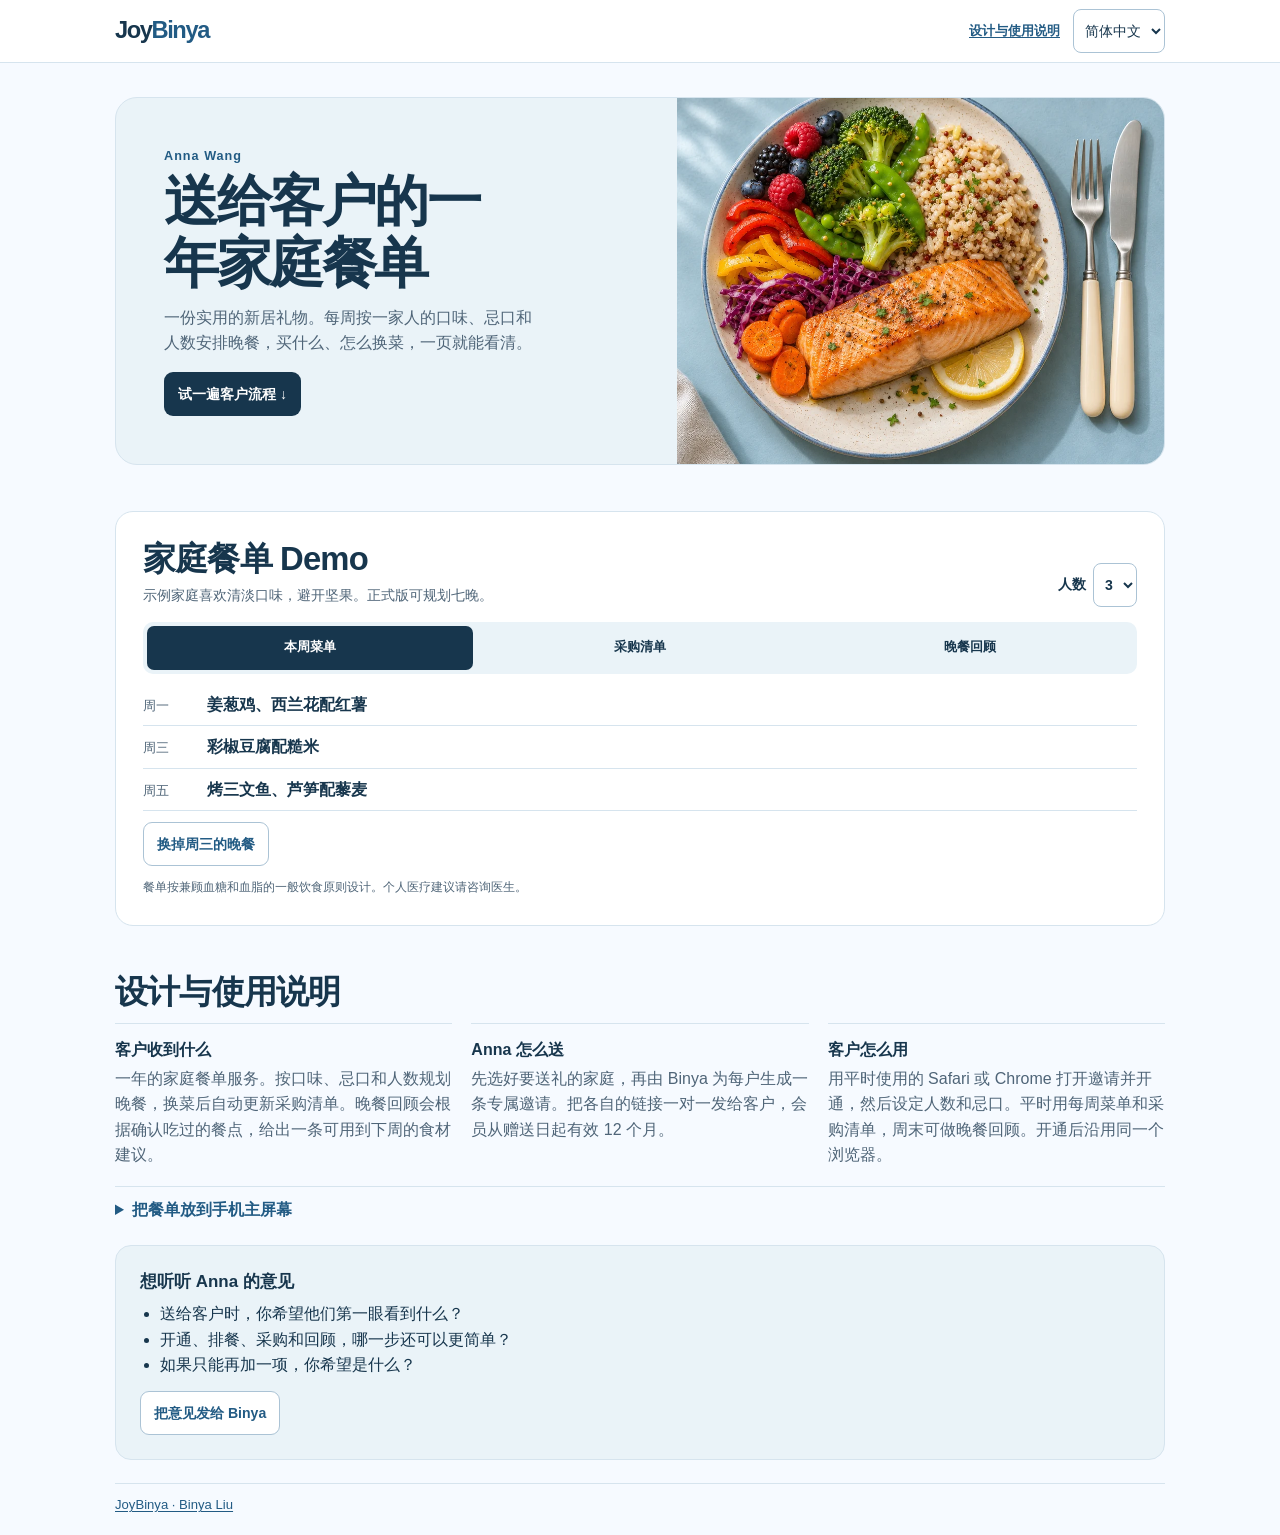
==== anna/index.html @ 63186455 "Add branded Anna gift preview and walkthrough" ====
<!doctype html>
<html lang="zh-CN">
<head>
  <meta charset="utf-8">
  <meta name="viewport" content="width=device-width, initial-scale=1">
  <meta name="robots" content="noindex">
  <meta name="theme-color" content="#f6faff">
  <meta name="apple-mobile-web-app-capable" content="yes">
  <meta name="apple-mobile-web-app-title" content="Anna Meals Demo">
  <meta name="description" content="Try a sample household meal planner and review the design and invitation flow for Anna Wang.">
  <meta property="og:title" content="Anna Wang · 家庭餐单礼物">
  <meta property="og:description" content="用手机试用家庭餐单、采购清单和晚餐回顾，并查看设计与使用说明。">
  <meta property="og:image" content="https://joybinya.com/meal/rainbow-meal-window-light.webp">
  <title>Anna Wang · 家庭餐单礼物 | JoyBinya</title>
  <link rel="icon" href="../meal/favicon.png" type="image/png">
  <link rel="apple-touch-icon" href="./app-icon-180.png">
  <link rel="manifest" href="./app.webmanifest">
  <link rel="stylesheet" href="./anna.css">
  <script src="./anna.js" defer></script>
</head>
<body>
  <header class="topbar">
    <div class="wrap nav">
      <a class="wordmark" href="../" aria-label="JoyBinya">Joy<span>Binya</span></a>
      <a class="guide-link" href="#guide" data-copy="guideNav">设计与使用说明</a>
      <label class="sr-only" for="language">Language / 語言</label>
      <select id="language">
        <option value="zh">简体中文</option><option value="en">English</option><option value="yue">廣東話</option>
      </select>
    </div>
  </header>
  <main class="wrap">
    <section class="hero" aria-labelledby="title">
      <div class="hero-copy">
        <p class="kicker" data-copy="forAnna">Anna Wang</p>
        <h1 id="title" data-copy="title">送给客户的一年家庭餐单</h1>
        <p data-copy="intro">一份实用的新居礼物。每周按一家人的口味、忌口和人数安排晚餐，买什么、怎么换菜，一页就能看清。</p>
        <a class="button" href="#demo" data-copy="start">试一遍客户流程 ↓</a>
      </div>
      <img src="../meal/rainbow-meal-window-light.webp" alt="" width="640" height="640" fetchpriority="high">
    </section>

    <section class="workspace" id="demo" aria-labelledby="demo-title">
      <div class="section-head">
        <div>
          <h2 id="demo-title" data-copy="demoTitle">家庭餐单 Demo</h2>
          <p data-copy="sample">示例家庭喜欢清淡口味，有坚果过敏。正式版可规划七晚。</p>
        </div>
        <label class="household" for="household"><span data-copy="people">人数</span>
          <select id="household"><option>2</option><option selected>3</option><option>4</option></select>
        </label>
      </div>
      <div class="tabs" role="group" aria-label="Demo" data-label="demoTitle">
        <button type="button" data-pane="menu" aria-controls="menu" aria-pressed="true" data-copy="menu">本周菜单</button>
        <button type="button" data-pane="shopping" aria-controls="shopping" aria-pressed="false" data-copy="shopping">采购清单</button>
        <button type="button" data-pane="review" aria-controls="review" aria-pressed="false" data-copy="review">晚餐回顾</button>
      </div>
      <section id="menu" class="pane" aria-label="Menu" data-label="menu">
        <ul id="dinners" class="rows"></ul>
        <button class="button secondary" id="swap" type="button" data-copy="swap">换掉周三的晚餐</button>
        <span id="swap-status" class="sr-only" role="status"></span>
      </section>
      <section id="shopping" class="pane" aria-label="Shopping list" data-label="shopping" hidden>
        <p class="hint" data-copy="shopHint">用量随人数和换菜自动更新。家里有的食材可以勾掉。</p>
        <ul id="groceries" class="rows grocery-rows"></ul>
        <p class="result-note" id="next-shopping" hidden><strong data-copy="nextShopping">下周采购清单</strong><span id="next-food"></span></p>
      </section>
      <section id="review" class="pane" aria-label="Dinner review" data-label="review" hidden>
        <p class="hint" data-copy="reviewSample">以下是示例记录。正式版由家人确认实际吃了哪些晚餐。</p>
        <h3 data-copy="reviewCount">照菜单吃了 4 顿，其中 1 顿有全谷物。</h3>
        <p data-copy="reviewIdea">下周想试试把一顿的主食换成糙米吗？</p>
        <button class="button" id="add" type="button" data-copy="add">加入下周菜单</button>
        <div class="result-note" id="added" role="status" hidden>
          <p><strong data-copy="nextMenu">下周菜单</strong> <span data-copy="nextMeal">姜葱鸡、西兰花配糙米</span></p>
          <p><strong data-copy="nextShopping">下周采购清单</strong> <span id="added-food"></span></p>
        </div>
      </section>
      <p class="fine" data-copy="healthNote">餐单按兼顾血糖和血脂的一般饮食原则设计。个人医疗建议请咨询医生。</p>
    </section>

    <section class="guide" id="guide" aria-labelledby="guide-title">
      <h2 id="guide-title" data-copy="guideTitle">设计与使用说明</h2>
      <dl class="guide-grid">
        <div>
          <dt data-copy="designTitle">客户收到什么</dt>
          <dd data-copy="designBody">一年的家庭餐单服务。按口味、忌口和人数规划晚餐，换菜后自动更新采购清单。晚餐回顾会根据确认吃过的餐点，给出一条可用到下周的食材建议。</dd>
        </div>
        <div>
          <dt data-copy="annaTitle">Anna 怎么送</dt>
          <dd data-copy="annaBody">先选好要送礼的家庭，再由 Binya 为每户生成一条专属邀请。把各自的链接一对一发给客户，会员从赠送日起有效 12 个月。</dd>
        </div>
        <div>
          <dt data-copy="familyTitle">客户怎么用</dt>
          <dd data-copy="familyBody">用平时使用的 Safari 或 Chrome 打开邀请并开通，然后设定人数和忌口。平时用每周菜单和采购清单，周末可做晚餐回顾。开通后沿用同一个浏览器。</dd>
        </div>
      </dl>
      <details class="install-help">
        <summary data-copy="installTitle">把餐单放到手机主屏幕</summary>
        <p data-copy="installSteps">用 iPhone 的 Safari 打开这页。点「分享」→「添加到主屏幕」。如果看到「作为网页 App 打开」，开启后点「添加」。下次点主屏幕上的 Anna Meals Demo 图标就能打开。</p>
      </details>
      <section class="feedback" aria-labelledby="feedback-title">
        <h3 id="feedback-title" data-copy="feedbackTitle">想听听 Anna 的意见</h3>
        <ul>
          <li data-copy="questionOne">送给客户时，你希望他们第一眼看到什么？</li>
          <li data-copy="questionTwo">开通、排餐、采购和回顾，哪一步还可以更简单？</li>
          <li data-copy="questionThree">如果只能再加一项，你希望是什么？</li>
        </ul>
        <a class="button secondary" id="feedback" href="mailto:hellojoybinya@gmail.com" data-copy="reply">把意见发给 Binya</a>
      </section>
    </section>
  </main>
  <footer class="wrap footer"><a href="../#about">JoyBinya · Binya Liu</a></footer>
</body>
</html>
---- anna/anna.css ----
:root {
  color-scheme: light;
  --ink: #17364d;
  --muted: #4f6578;
  --blue: #225b84;
  --pale: #eaf3f8;
  --line: #d6e4ee;
  --paper: #f6faff;
  --white: #fff;
  font: 16px/1.6 Arial, "PingFang SC", "Microsoft YaHei", system-ui, sans-serif;
  font-variant-ligatures: none;
  background: var(--paper);
  color: var(--ink);
}
:root:lang(yue-Hant) { font-family: Arial, "PingFang HK", "Microsoft JhengHei", system-ui, sans-serif; }
* { box-sizing: border-box; }
body, h1, h2, h3, p, dd { margin: 0; }
button, select, input { font: inherit; color: inherit; }
a { color: var(--blue); text-underline-offset: .18em; }
button { cursor: pointer; }
button:disabled { opacity: .72; cursor: default; }
:focus-visible { outline: 3px solid #2573a6; outline-offset: 3px; }
[hidden] { display: none !important; }
.sr-only { position: absolute; width: 1px; height: 1px; overflow: hidden; clip-path: inset(50%); white-space: nowrap; }
.wrap { width: min(1050px, 100% - 32px); margin-inline: auto; }
.topbar { background: var(--white); border-bottom: 1px solid var(--line); }
.nav { display: flex; align-items: center; min-height: 62px; gap: 13px; padding-block: 6px; }
.wordmark { color: var(--ink); font-size: 1.48rem; font-weight: 800; letter-spacing: -.06em; text-decoration: none; }
.wordmark span { color: var(--blue); }
.guide-link { margin-inline-start: auto; font-size: .83rem; font-weight: 700; line-height: 1.35; }
select { min-height: 44px; padding: 5px 7px; background: var(--white); border: 1px solid #abc3d5; border-radius: 8px; font-size: .88rem; }
.hero { display: grid; overflow: hidden; margin-top: clamp(16px, 4vw, 34px); border: 1px solid var(--line); border-radius: 22px; background: var(--pale); }
.hero-copy { padding: clamp(20px, 4.5vw, 48px); align-self: center; }
.kicker { color: var(--blue); font-size: .79rem; font-weight: 700; letter-spacing: .08em; }
h1 { max-width: 16ch; margin: 5px 0 10px; font-size: clamp(1.95rem, 5vw, 3.45rem); line-height: 1.12; letter-spacing: -.045em; text-wrap: balance; }
h2 { font-size: clamp(1.45rem, 3.2vw, 2.05rem); line-height: 1.25; letter-spacing: -.025em; }
h3 { font-size: 1.06rem; line-height: 1.4; }
.hero p:not(.kicker) { max-width: 43ch; color: var(--muted); }
.hero img { display: block; width: 100%; height: auto; aspect-ratio: 2; object-fit: cover; object-position: 50% 48%; }
.button { display: inline-flex; align-items: center; justify-content: center; min-height: 44px; padding: 7px 13px; border: 1px solid transparent; border-radius: 9px; background: var(--ink); color: var(--white); text-decoration: none; text-align: center; font-size: .88rem; font-weight: 700; }
.button:hover { background: var(--blue); }
.hero .button { margin-top: 16px; }
.button.secondary { background: var(--white); color: var(--blue); border-color: #abc3d5; }
.button.secondary:hover { background: var(--pale); }
.workspace, .guide { margin-top: clamp(26px, 5vw, 46px); scroll-margin-top: 15px; }
.workspace { padding: clamp(14px, 3.5vw, 27px); border: 1px solid var(--line); border-radius: 18px; background: var(--white); }
.section-head { display: flex; align-items: flex-end; justify-content: space-between; flex-wrap: wrap; gap: 8px 16px; }
.section-head p, .hint { margin-top: 4px; color: var(--muted); font-size: .88rem; }
.household { display: flex; align-items: center; gap: 7px; font-size: .86rem; font-weight: 700; }
.tabs { display: grid; grid-template-columns: repeat(3, minmax(0, 1fr)); gap: 4px; margin-block: 15px 10px; padding: 4px; border-radius: 10px; background: var(--pale); }
.tabs button { min-height: 44px; padding: 4px; border: 1px solid transparent; border-radius: 7px; background: none; font-size: .84rem; font-weight: 700; line-height: 1.22; }
.tabs [aria-pressed="true"] { background: var(--ink); color: var(--white); }
.pane { min-width: 0; }
.pane h3 { margin-top: 10px; }
.pane h3 + p { margin-top: 5px; }
.pane > .button { margin-top: 11px; }
.rows { margin: 0; padding: 0; list-style: none; }
.rows li { display: flex; align-items: baseline; gap: 10px; padding-block: 8px; border-bottom: 1px solid var(--line); }
.day { flex: 0 0 4em; color: var(--muted); font-size: .84rem; }
.grocery-rows label { display: grid; grid-template-columns: auto minmax(0, 1fr) auto; align-items: center; width: 100%; min-height: 34px; gap: 8px; cursor: pointer; }
.grocery-rows input { width: 17px; height: 17px; margin: 0; accent-color: var(--ink); }
.grocery-rows input:checked ~ span { color: var(--muted); text-decoration: line-through; }
.amount { font-size: .84rem; font-variant-numeric: tabular-nums; white-space: nowrap; }
.result-note { margin-top: 11px; padding: 9px 12px; border-radius: 8px; background: var(--pale); font-size: .88rem; }
.result-note strong { margin-inline-end: .45em; }
.fine { margin-top: 12px; color: var(--muted); font-size: .77rem; }
.guide-grid { display: grid; gap: 0; margin: 10px 0 0; }
.guide-grid > div { padding-block: 13px; border-top: 1px solid var(--line); }
dt { font-weight: 700; }
dd { margin-top: 3px; color: var(--muted); }
.install-help { margin-block: 5px 12px; border-top: 1px solid var(--line); }
.install-help summary { min-height: 44px; padding-block: 10px; color: var(--blue); font-weight: 700; cursor: pointer; }
.install-help p { max-width: 61ch; padding-bottom: 8px; color: var(--muted); }
@media (display-mode: standalone) { .install-help { display: none; } }
.feedback { margin-top: 12px; padding: clamp(14px, 3.5vw, 24px); border: 1px solid var(--line); border-radius: 16px; background: var(--pale); }
.feedback ul { margin: 8px 0 13px; padding-inline-start: 20px; }
.footer { margin-top: 23px; padding-block: 10px 20px; border-top: 1px solid var(--line); font-size: .82rem; }
@media (min-width: 700px) {
  .hero { grid-template-columns: minmax(0, 1.15fr) minmax(0, 1fr); }
  .hero img { align-self: stretch; height: 100%; aspect-ratio: 4 / 3; }
  .guide-grid { grid-template-columns: repeat(3, minmax(0, 1fr)); gap: 19px; }
}
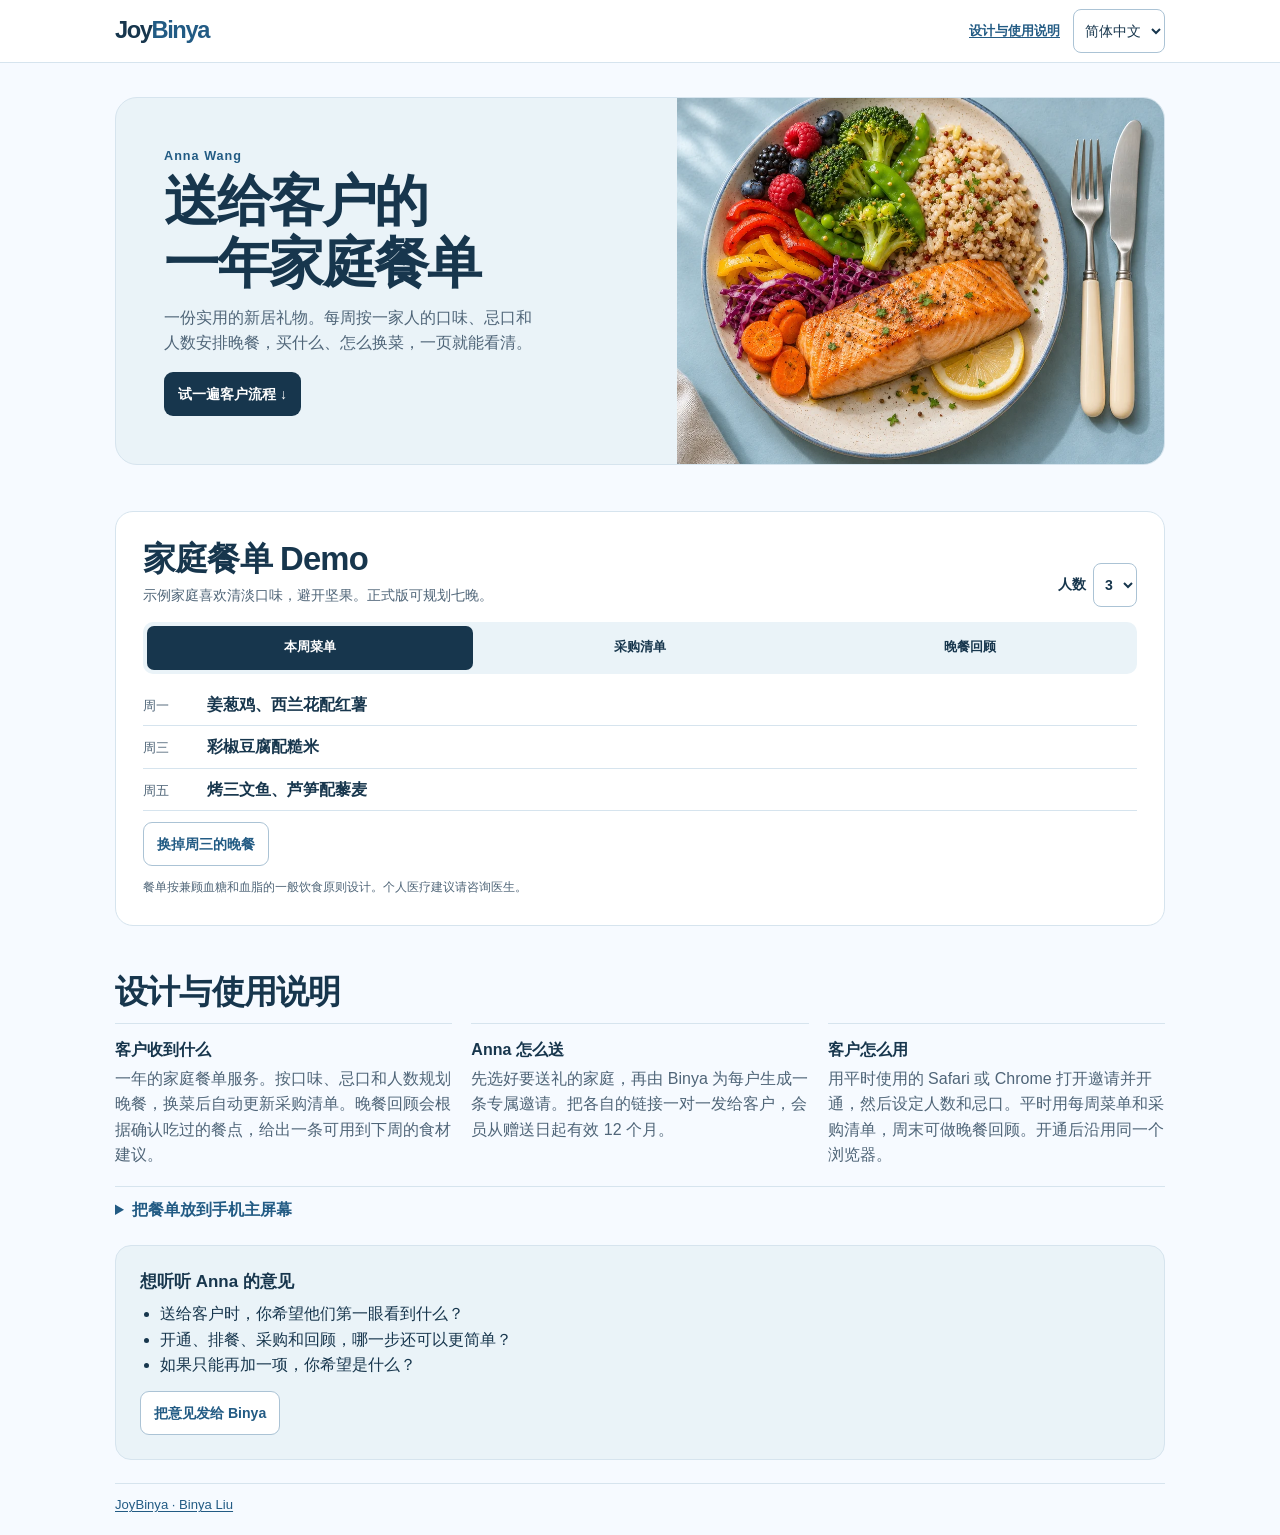
==== commit 277b5697: "Show first-visit iPhone home screen guidance" ====
--- a/anna/index.html
+++ b/anna/index.html
@@ -17,6 +17,7 @@
   <link rel="manifest" href="./app.webmanifest">
   <link rel="stylesheet" href="./anna.css">
   <script src="./anna.js" defer></script>
+  <script src="./install.js" defer></script>
 </head>
 <body>
   <header class="topbar">
@@ -33,7 +34,8 @@
     <section class="hero" aria-labelledby="title">
       <div class="hero-copy">
         <p class="kicker" data-copy="forAnna">Anna Wang</p>
-        <h1 id="title" data-copy="title">送给客户的一年家庭餐单</h1>
+        <h1 id="title" data-copy="title">送给客户的
+一年家庭餐单</h1>
         <p data-copy="intro">一份实用的新居礼物。每周按一家人的口味、忌口和人数安排晚餐，买什么、怎么换菜，一页就能看清。</p>
         <a class="button" href="#demo" data-copy="start">试一遍客户流程 ↓</a>
       </div>
@@ -110,5 +112,13 @@
     </section>
   </main>
   <footer class="wrap footer"><a href="../#about">JoyBinya · Binya Liu</a></footer>
+  <aside class="install-prompt" aria-labelledby="install-prompt-title" hidden>
+    <p class="install-prompt-title" id="install-prompt-title" data-copy="installAsk">想把餐单放到 iPhone 主屏幕吗？</p>
+    <p data-install-instructions data-copy="installSteps" tabindex="-1" hidden>在 iPhone 上用 Safari 打开本页。点「分享」→「添加到主屏幕」，然后点「添加」。</p>
+    <div class="install-actions">
+      <button class="button" type="button" data-install-open data-copy="installYes">需要</button>
+      <button class="button secondary" type="button" data-install-close data-copy="installDismiss">关闭提示</button>
+    </div>
+  </aside>
 </body>
 </html>
--- a/anna/anna.css
+++ b/anna/anna.css
@@ -31,6 +31,7 @@
 select { min-height: 44px; padding: 5px 7px; background: var(--white); border: 1px solid #abc3d5; border-radius: 8px; font-size: .88rem; }
 .hero { display: grid; overflow: hidden; margin-top: clamp(16px, 4vw, 34px); border: 1px solid var(--line); border-radius: 22px; background: var(--pale); }
 .hero-copy { padding: clamp(20px, 4.5vw, 48px); align-self: center; }
+.hero h1 { white-space: pre-line; }
 .kicker { color: var(--blue); font-size: .79rem; font-weight: 700; letter-spacing: .08em; }
 h1 { max-width: 16ch; margin: 5px 0 10px; font-size: clamp(1.95rem, 5vw, 3.45rem); line-height: 1.12; letter-spacing: -.045em; text-wrap: balance; }
 h2 { font-size: clamp(1.45rem, 3.2vw, 2.05rem); line-height: 1.25; letter-spacing: -.025em; }
@@ -71,6 +72,16 @@
 .install-help { margin-block: 5px 12px; border-top: 1px solid var(--line); }
 .install-help summary { min-height: 44px; padding-block: 10px; color: var(--blue); font-weight: 700; cursor: pointer; }
 .install-help p { max-width: 61ch; padding-bottom: 8px; color: var(--muted); }
+.install-prompt {
+  position: fixed; inset-inline: 12px; bottom: calc(12px + env(safe-area-inset-bottom, 0px));
+  z-index: 10; max-width: 410px; margin-inline: auto; padding: 14px 16px;
+  border: 1px solid var(--line); border-radius: 14px; background: #fff;
+  box-shadow: 0 10px 36px #17364d24; color: var(--ink); font-size: .88rem;
+}
+.install-prompt-title { font-weight: 750; }
+.install-prompt p + p:not([hidden]) { margin-top: 5px; color: var(--muted); }
+.install-actions { display: flex; flex-wrap: wrap; gap: 8px; margin-top: 8px; }
+@media print { .install-prompt { display: none !important; } }
 @media (display-mode: standalone) { .install-help { display: none; } }
 .feedback { margin-top: 12px; padding: clamp(14px, 3.5vw, 24px); border: 1px solid var(--line); border-radius: 16px; background: var(--pale); }
 .feedback ul { margin: 8px 0 13px; padding-inline-start: 20px; }
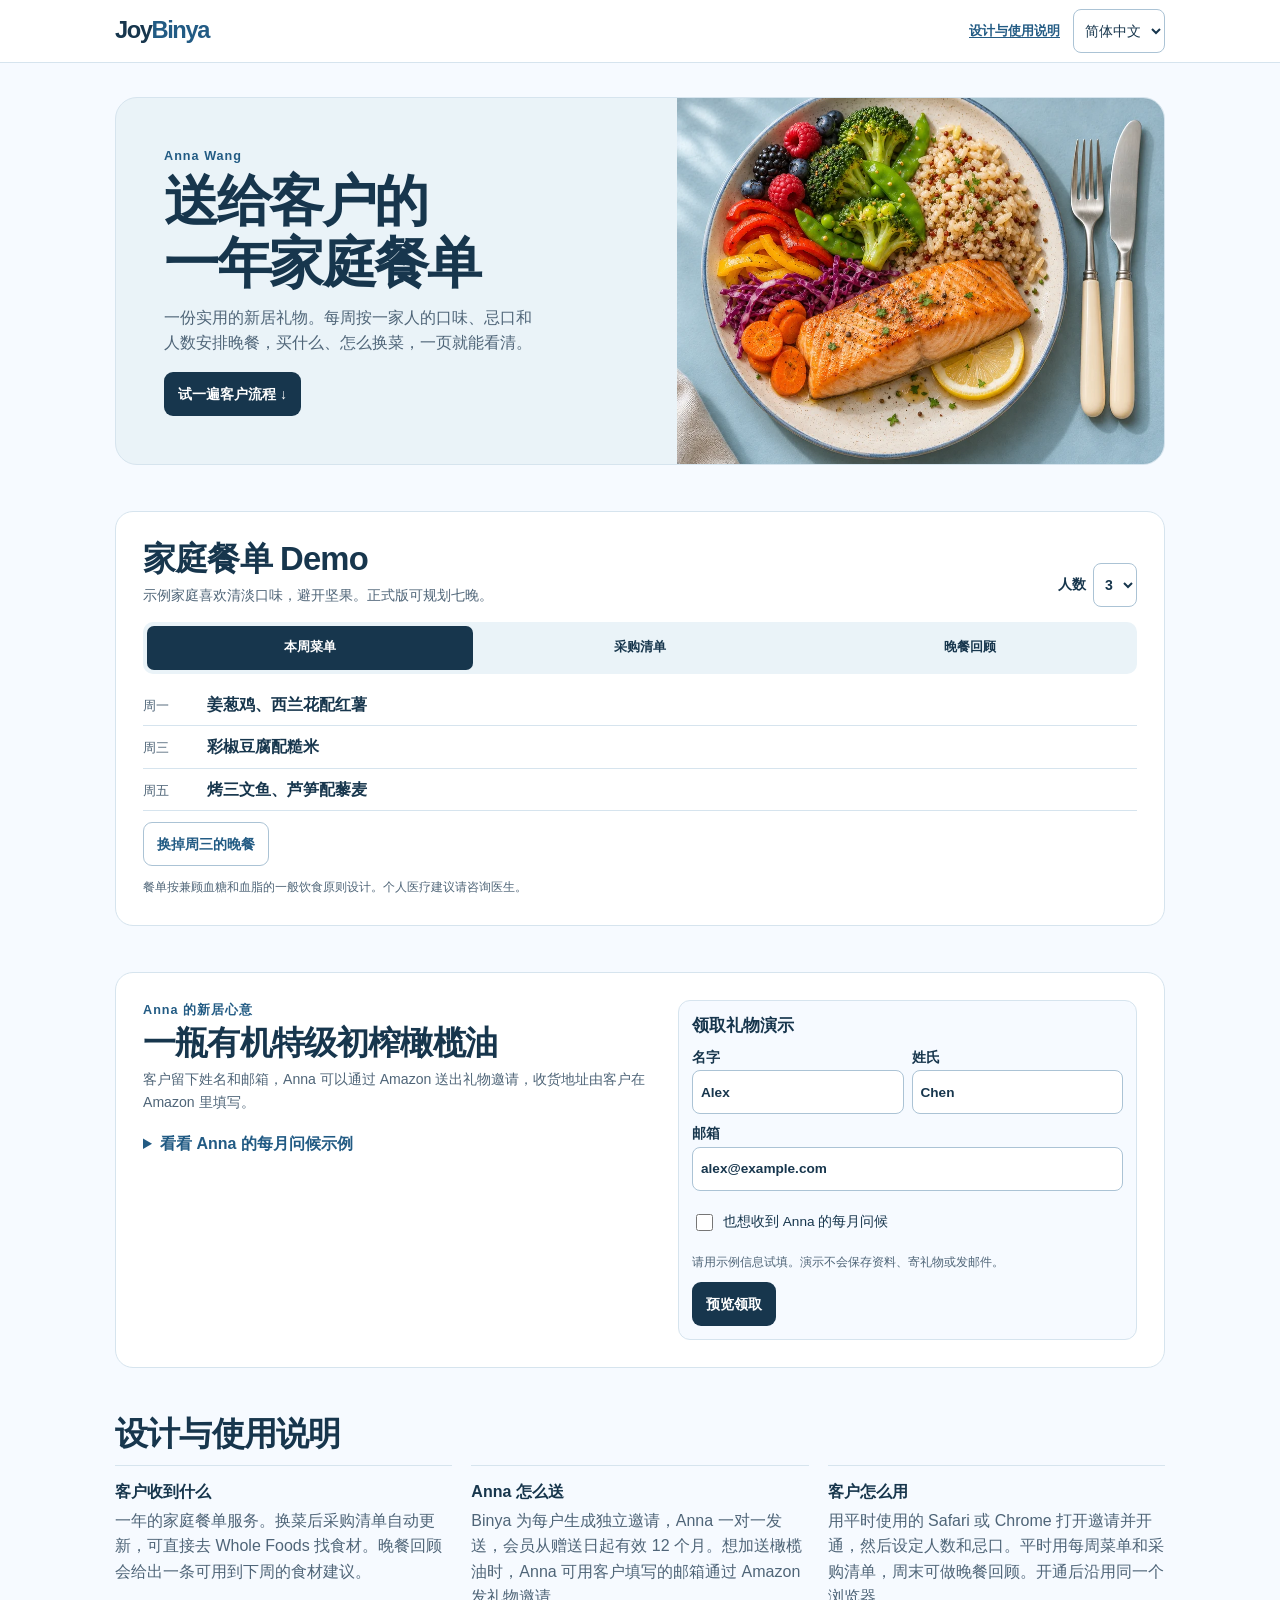
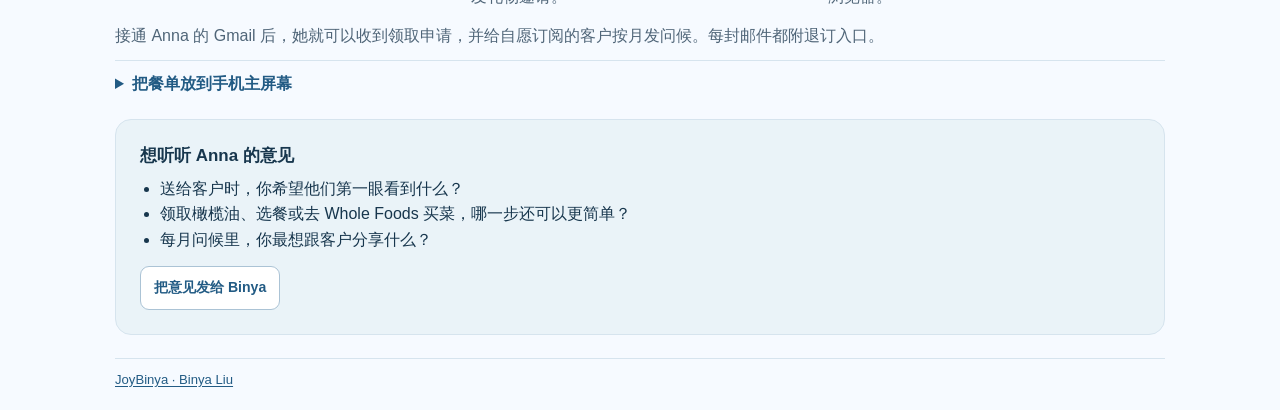
==== commit f6160f88: "Show Whole Foods shopping, olive oil gifts, and Anna's monthly notes" ====
--- a/anna/index.html
+++ b/anna/index.html
@@ -9,7 +9,7 @@
   <meta name="apple-mobile-web-app-title" content="Anna Meals Demo">
   <meta name="description" content="Try a sample household meal planner and review the design and invitation flow for Anna Wang.">
   <meta property="og:title" content="Anna Wang · 家庭餐单礼物">
-  <meta property="og:description" content="用手机试用家庭餐单、采购清单和晚餐回顾，并查看设计与使用说明。">
+  <meta property="og:description" content="用手机体验家庭餐单、Whole Foods 采购、橄榄油赠礼和 Anna 的每月问候。">
   <meta property="og:image" content="https://joybinya.com/meal/rainbow-meal-window-light.webp">
   <title>Anna Wang · 家庭餐单礼物 | JoyBinya</title>
   <link rel="icon" href="../meal/favicon.png" type="image/png">
@@ -64,6 +64,8 @@
       </section>
       <section id="shopping" class="pane" aria-label="Shopping list" data-label="shopping" hidden>
         <p class="hint" data-copy="shopHint">用量随人数和换菜自动更新。家里有的食材可以勾掉。</p>
+        <a class="button secondary shop-link" href="https://www.wholefoodsmarket.com/grocery" target="_blank" rel="noopener" data-copy="wholeFoods">去 Whole Foods 买菜 ↗</a>
+        <p class="hint" data-copy="shopHow">也可以点每样食材旁的「查找」，规格、价格和送货选项在 Whole Foods 确认。</p>
         <ul id="groceries" class="rows grocery-rows"></ul>
         <p class="result-note" id="next-shopping" hidden><strong data-copy="nextShopping">下周采购清单</strong><span id="next-food"></span></p>
       </section>
@@ -80,22 +82,51 @@
       <p class="fine" data-copy="healthNote">餐单按兼顾血糖和血脂的一般饮食原则设计。个人医疗建议请咨询医生。</p>
     </section>
 
+    <section class="workspace gift-workspace" id="gift" aria-labelledby="gift-title">
+      <div>
+        <p class="kicker" data-copy="giftLabel">Anna 的新居心意</p>
+        <h2 id="gift-title" data-copy="giftTitle">一瓶有机特级初榨橄榄油</h2>
+        <p class="hint" data-copy="giftIntro">客户留下姓名和邮箱，Anna 可以通过 Amazon 送出礼物邀请，收货地址由客户在 Amazon 里填写。</p>
+        <details class="monthly-preview">
+          <summary data-copy="notePreview">看看 Anna 的每月问候示例</summary>
+          <div class="result-note">
+            <h3 data-copy="noteSubject">Anna Wang · 本月厨房问候</h3>
+            <p data-copy="noteBody">Alex，你好！这周试试用一点橄榄油烤彩椒和西兰花。如果想少花点时间想菜单，打开家庭餐单看看这周可以做什么。祝你们在新家吃得开心！</p>
+            <p class="fine" data-copy="noteUnsubscribe">每封问候都附退订入口。</p>
+          </div>
+        </details>
+      </div>
+      <form class="gift-form" id="gift-demo" method="post" aria-label="Gift claim preview" data-label="giftForm">
+        <h3 data-copy="giftForm">领取礼物演示</h3>
+        <div class="gift-name">
+          <label><span data-copy="firstName">名字</span><input type="text" value="Alex" maxlength="80" required></label>
+          <label><span data-copy="lastName">姓氏</span><input type="text" value="Chen" maxlength="80" required></label>
+        </div>
+        <label><span data-copy="email">邮箱</span><input type="email" value="alex@example.com" maxlength="254" required></label>
+        <label class="gift-opt-in"><input type="checkbox" id="monthly-opt-in"><span data-copy="noteOptIn">也想收到 Anna 的每月问候</span></label>
+        <p class="fine" data-copy="giftDemoNote">请用示例信息试填。演示不会保存资料、寄礼物或发邮件。</p>
+        <button class="button" type="submit" data-copy="giftSubmit" disabled>预览领取</button>
+        <p class="result-note" id="gift-status" role="status" hidden></p>
+      </form>
+    </section>
+
     <section class="guide" id="guide" aria-labelledby="guide-title">
       <h2 id="guide-title" data-copy="guideTitle">设计与使用说明</h2>
       <dl class="guide-grid">
         <div>
           <dt data-copy="designTitle">客户收到什么</dt>
-          <dd data-copy="designBody">一年的家庭餐单服务。按口味、忌口和人数规划晚餐，换菜后自动更新采购清单。晚餐回顾会根据确认吃过的餐点，给出一条可用到下周的食材建议。</dd>
+          <dd data-copy="designBody">一年的家庭餐单服务。换菜后采购清单自动更新，可直接去 Whole Foods 找食材。晚餐回顾会给出一条可用到下周的食材建议。</dd>
         </div>
         <div>
           <dt data-copy="annaTitle">Anna 怎么送</dt>
-          <dd data-copy="annaBody">先选好要送礼的家庭，再由 Binya 为每户生成一条专属邀请。把各自的链接一对一发给客户，会员从赠送日起有效 12 个月。</dd>
+          <dd data-copy="annaBody">Binya 为每户生成独立邀请，Anna 一对一发送，会员从赠送日起有效 12 个月。想加送橄榄油时，Anna 可用客户填写的邮箱通过 Amazon 发礼物邀请。</dd>
         </div>
         <div>
           <dt data-copy="familyTitle">客户怎么用</dt>
           <dd data-copy="familyBody">用平时使用的 Safari 或 Chrome 打开邀请并开通，然后设定人数和忌口。平时用每周菜单和采购清单，周末可做晚餐回顾。开通后沿用同一个浏览器。</dd>
         </div>
       </dl>
+      <p class="guide-note" data-copy="notesDelivery">接通 Anna 的 Gmail 后，她就可以收到领取申请，并给自愿订阅的客户按月发问候。每封邮件都附退订入口。</p>
       <details class="install-help">
         <summary data-copy="installTitle">把餐单放到手机主屏幕</summary>
         <p data-copy="installSteps">用 iPhone 的 Safari 打开这页。点「分享」→「添加到主屏幕」。如果看到「作为网页 App 打开」，开启后点「添加」。下次点主屏幕上的 Anna Meals Demo 图标就能打开。</p>
@@ -104,8 +135,8 @@
         <h3 id="feedback-title" data-copy="feedbackTitle">想听听 Anna 的意见</h3>
         <ul>
           <li data-copy="questionOne">送给客户时，你希望他们第一眼看到什么？</li>
-          <li data-copy="questionTwo">开通、排餐、采购和回顾，哪一步还可以更简单？</li>
-          <li data-copy="questionThree">如果只能再加一项，你希望是什么？</li>
+          <li data-copy="questionTwo">领取橄榄油、选餐或去 Whole Foods 买菜，哪一步还可以更简单？</li>
+          <li data-copy="questionThree">每月问候里，你最想跟客户分享什么？</li>
         </ul>
         <a class="button secondary" id="feedback" href="mailto:hellojoybinya@gmail.com" data-copy="reply">把意见发给 Binya</a>
       </section>
--- a/anna/anna.css
+++ b/anna/anna.css
@@ -55,20 +55,38 @@
 .pane h3 { margin-top: 10px; }
 .pane h3 + p { margin-top: 5px; }
 .pane > .button { margin-top: 11px; }
+.shop-link { margin-bottom: 6px; }
 .rows { margin: 0; padding: 0; list-style: none; }
 .rows li { display: flex; align-items: baseline; gap: 10px; padding-block: 8px; border-bottom: 1px solid var(--line); }
 .day { flex: 0 0 4em; color: var(--muted); font-size: .84rem; }
-.grocery-rows label { display: grid; grid-template-columns: auto minmax(0, 1fr) auto; align-items: center; width: 100%; min-height: 34px; gap: 8px; cursor: pointer; }
+.grocery-rows li { align-items: center; }
+.grocery-rows label { display: grid; flex: 1; min-width: 0; grid-template-columns: auto minmax(0, 1fr) auto; align-items: center; min-height: 34px; gap: 8px; cursor: pointer; }
+.grocery-rows a { display: inline-flex; align-items: center; min-height: 44px; flex: none; font-size: .8rem; }
 .grocery-rows input { width: 17px; height: 17px; margin: 0; accent-color: var(--ink); }
 .grocery-rows input:checked ~ span { color: var(--muted); text-decoration: line-through; }
 .amount { font-size: .84rem; font-variant-numeric: tabular-nums; white-space: nowrap; }
 .result-note { margin-top: 11px; padding: 9px 12px; border-radius: 8px; background: var(--pale); font-size: .88rem; }
 .result-note strong { margin-inline-end: .45em; }
 .fine { margin-top: 12px; color: var(--muted); font-size: .77rem; }
+.gift-workspace { display: grid; gap: 18px; }
+.gift-workspace h2 { margin-top: 3px; }
+.gift-form { display: grid; min-width: 0; gap: 9px; align-content: start; padding: 13px; border: 1px solid var(--line); border-radius: 12px; background: var(--paper); }
+.gift-form label { display: grid; min-width: 0; gap: 2px; font-size: .85rem; font-weight: 700; }
+.gift-name { display: grid; grid-template-columns: repeat(2, minmax(0, 1fr)); gap: 8px; }
+.gift-form input:not([type="checkbox"]) { width: 100%; min-height: 44px; padding: 5px 8px; border: 1px solid #abc3d5; border-radius: 8px; }
+.gift-form .gift-opt-in { display: flex; align-items: center; gap: 7px; min-height: 44px; font-weight: 400; }
+.gift-opt-in input { width: 17px; height: 17px; accent-color: var(--ink); }
+.gift-form .fine, .gift-form .result-note { margin: 0; }
+.gift-form .button { justify-self: start; }
+.monthly-preview { margin-top: 9px; }
+.monthly-preview summary { min-height: 44px; padding-block: 9px; color: var(--blue); font-weight: 700; cursor: pointer; }
+.monthly-preview .result-note { margin-top: 0; }
+.monthly-preview h3 + p { margin-top: 5px; }
 .guide-grid { display: grid; gap: 0; margin: 10px 0 0; }
 .guide-grid > div { padding-block: 13px; border-top: 1px solid var(--line); }
 dt { font-weight: 700; }
 dd { margin-top: 3px; color: var(--muted); }
+.guide-note { margin: 0 0 12px; color: var(--muted); }
 .install-help { margin-block: 5px 12px; border-top: 1px solid var(--line); }
 .install-help summary { min-height: 44px; padding-block: 10px; color: var(--blue); font-weight: 700; cursor: pointer; }
 .install-help p { max-width: 61ch; padding-bottom: 8px; color: var(--muted); }
@@ -89,5 +107,6 @@
 @media (min-width: 700px) {
   .hero { grid-template-columns: minmax(0, 1.15fr) minmax(0, 1fr); }
   .hero img { align-self: stretch; height: 100%; aspect-ratio: 4 / 3; }
+  .gift-workspace { grid-template-columns: minmax(0, 1fr) minmax(0, .9fr); gap: 25px; }
   .guide-grid { grid-template-columns: repeat(3, minmax(0, 1fr)); gap: 19px; }
 }
